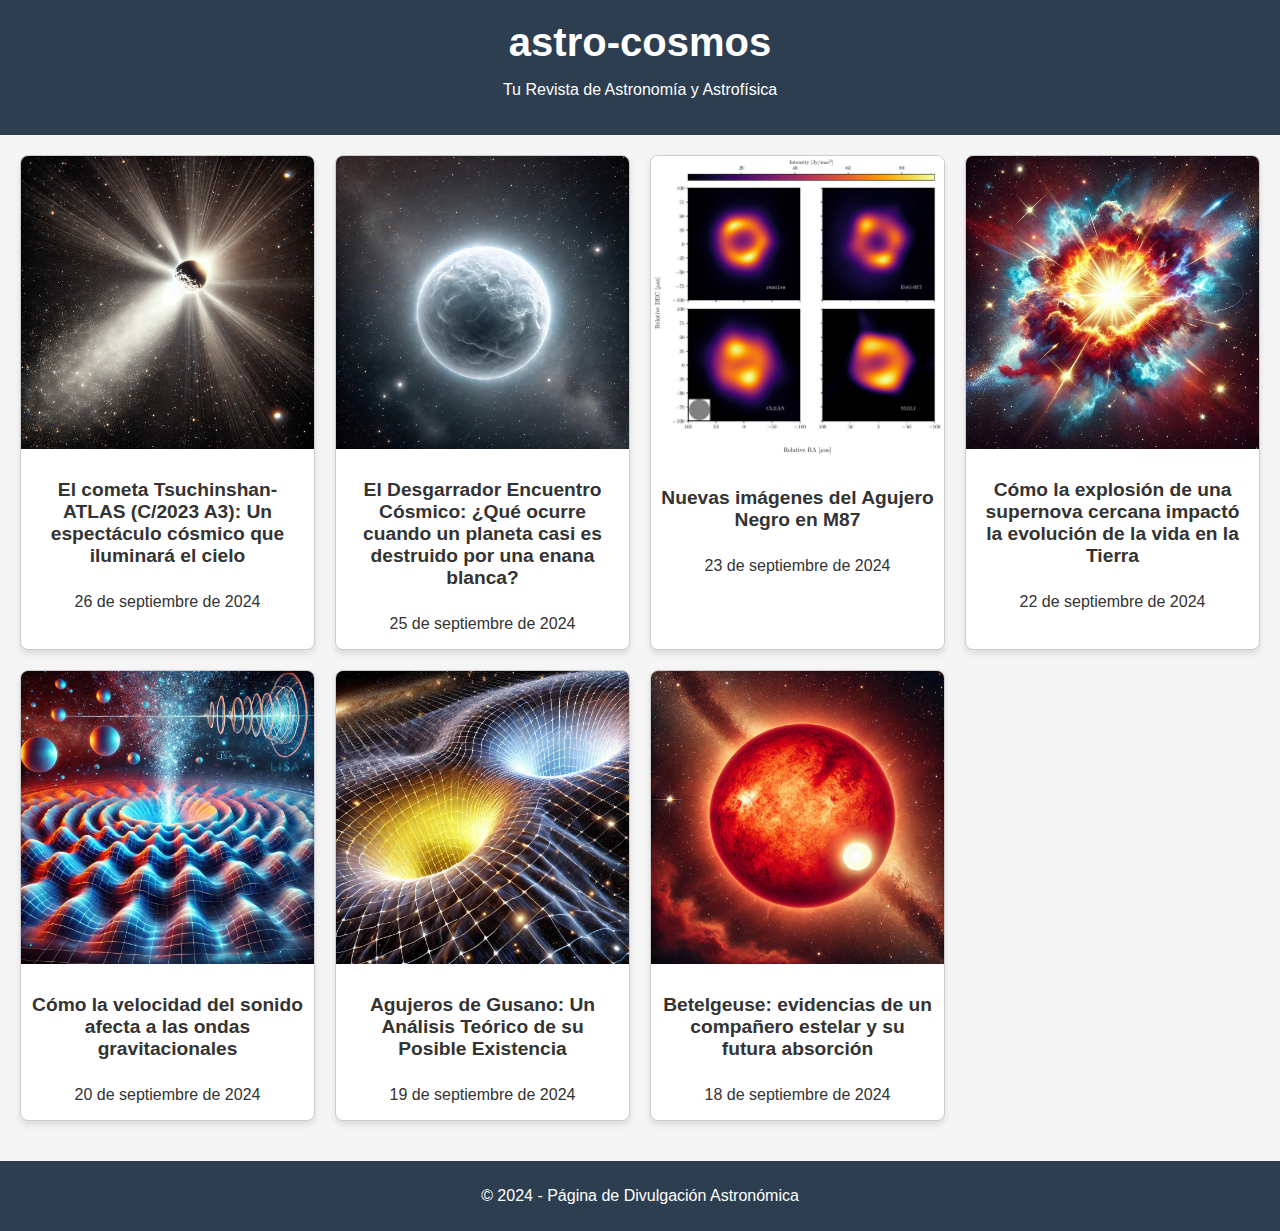
==== index.html @ 775507dc "Update index.html" ====
<!DOCTYPE html>
<html lang="es">
<head>
    <meta charset="UTF-8">
    <meta name="viewport" content="width=device-width, initial-scale=1.0">
    <title>Tu Revista de Astronomía y Astrofísica | Noticias del Cosmos</title>
    <meta name="description" content="Explora el universo con nuestra revista de astronomía y astrofísica. Artículos sobre agujeros negros, supernovas, cometas, y descubrimientos espaciales.">
    <link rel="stylesheet" href="style.css">
</head>

<body>
    <header>
        <h1>astro-cosmos</h1>
        <p>Tu Revista de Astronomía y Astrofísica</p>
    </header>

    <main>
        <section class="article-grid">

             <article class="card">
                <a href="htmls/articulo7.html">
                    <img src="images/articulo7.webp" alt="cometa Tsuchinshan-ATLAS">
                </a>
                <h2>El cometa Tsuchinshan-ATLAS (C/2023 A3): Un espectáculo cósmico que iluminará el cielo</h2>
                <p>26 de septiembre de 2024</p>
             </article>
            
             <article class="card">
                <a href="htmls/articulo6.html">
                    <img src="images/articulo6.jpg" alt="enana blanca">
                </a>
                <h2>El Desgarrador Encuentro Cósmico: ¿Qué ocurre cuando un planeta casi es destruido por una enana blanca?</h2>
                <p>25 de septiembre de 2024</p>
            </article>
            
            <article class="card">
                <a href="htmls/articulo5.html">
                    <img src="images/articulo5.jpg" alt="Imagen del Agujero Negro en M87">
                </a>
                <h2>Nuevas imágenes del Agujero Negro en M87</h2>
                <p>23 de septiembre de 2024</p>
            </article>
            
            <article class="card">
                <a href="htmls/articulo4.html">
                    <img src="images/articulo4.jpg" alt="Explosión de Supernova cercana">
                </a>
                <h2>Cómo la explosión de una supernova cercana impactó la evolución de la vida en la Tierra</h2>
                <p>22 de septiembre de 2024</p>
            </article>
            
            <article class="card">
                <a href="htmls/articulo3.html">
                    <img src="images/articulo3.jpg" alt="Sonido y ondas gravitacionales">
                </a>
                <h2>Cómo la velocidad del sonido afecta a las ondas gravitacionales</h2>
                <p>20 de septiembre de 2024</p>
            </article>
            
            <article class="card">
                <a href="htmls/articulo2.html">
                    <img src="images/articulo2.jpg" alt="Agujero de gusano">
                </a>
                <h2>Agujeros de Gusano: Un Análisis Teórico de su Posible Existencia</h2>
                <p>19 de septiembre de 2024</p>
            </article>
            
            <article class="card">
                <a href="htmls/articulo1.html">
                    <img src="images/articulo1.jpg" alt="Sistema binario Betelgeuse">
                </a>
                <h2>Betelgeuse: evidencias de un compañero estelar y su futura absorción</h2>
                <p>18 de septiembre de 2024</p>
            </article>
           
           
        </section>
    </main>



    <footer>
       
        <p>© 2024 - Página de Divulgación Astronómica</p>
    </footer>

    <script src="script.js"></script>
</body>
</html>
---- style.css ----
/* Estilos generales */
body {
    font-family: Arial, sans-serif;
    margin: 0;
    padding: 0;
    background-color: #f5f5f5;
    color: #333;
}

header {
    text-align: center;
    background-color: #2c3e50;
    color: white;
    padding: 20px 0;
}

h1 {
    font-size: 2.5em;
    margin: 0;
}

main {
    padding: 20px;
}

/* Estilo del grid de artículos */
.article-grid {
    display: grid;
    gap: 20px;
    grid-template-columns: repeat(auto-fill, minmax(250px, 1fr));
    justify-items: center;
}

.card {
    background-color: white;
    border: 1px solid #ccc;
    border-radius: 8px;
    max-width: 100%;
    text-align: center;
    box-shadow: 0 4px 6px rgba(0, 0, 0, 0.1);
    overflow: hidden;
}

.card img {
    width: 100%;
    height: auto;
    object-fit: cover;
}

.card h2 {
    padding: 10px;
    font-size: 1.2em;
}

footer {
    text-align: center;
    background-color: #2c3e50;
    color: white;
    padding: 10px 0;
    margin-top: 20px;
}

/* Media queries para dispositivos móviles */
@media (max-width: 768px) {
    h1 {
        font-size: 2em;
    }

    .card h2 {
        font-size: 1.1em;
    }
}

@media (max-width: 480px) {
    h1 {
        font-size: 1.8em;
    }

    .article-grid {
        grid-template-columns: 1fr;
    }

    .card h2 {
        font-size: 1em;
    }
}

/* Centrar la figura y asegurar que todo el contenido dentro esté alineado */
figure {
    display: block;
    text-align: center;
    margin: 20px auto; /* Asegura que haya un margen alrededor */
    max-width: 600px; /* Ajusta este valor si prefieres un tamaño máximo diferente */
    width: 100%; /* Asegura que se ajuste bien en pantallas más pequeñas */
}

/* Ajustar la imagen para que se mantenga dentro del figure */
figure img {
    max-width: 100%; /* Asegura que la imagen nunca se desborde */
    height: auto; /* Mantener las proporciones */
}

/* Alinear el texto de la leyenda debajo de la imagen */
figure figcaption {
    margin-top: 10px; /* Espacio entre la imagen y la leyenda */
    text-align: center; /* Alinear el texto en el centro */
    font-size: 0.9em; /* Un tamaño de texto más pequeño para la leyenda */
    max-width: 100%; /* Asegurar que no se desborde el texto de la leyenda */
    word-wrap: break-word; /* Para evitar que palabras largas se desborden */
}
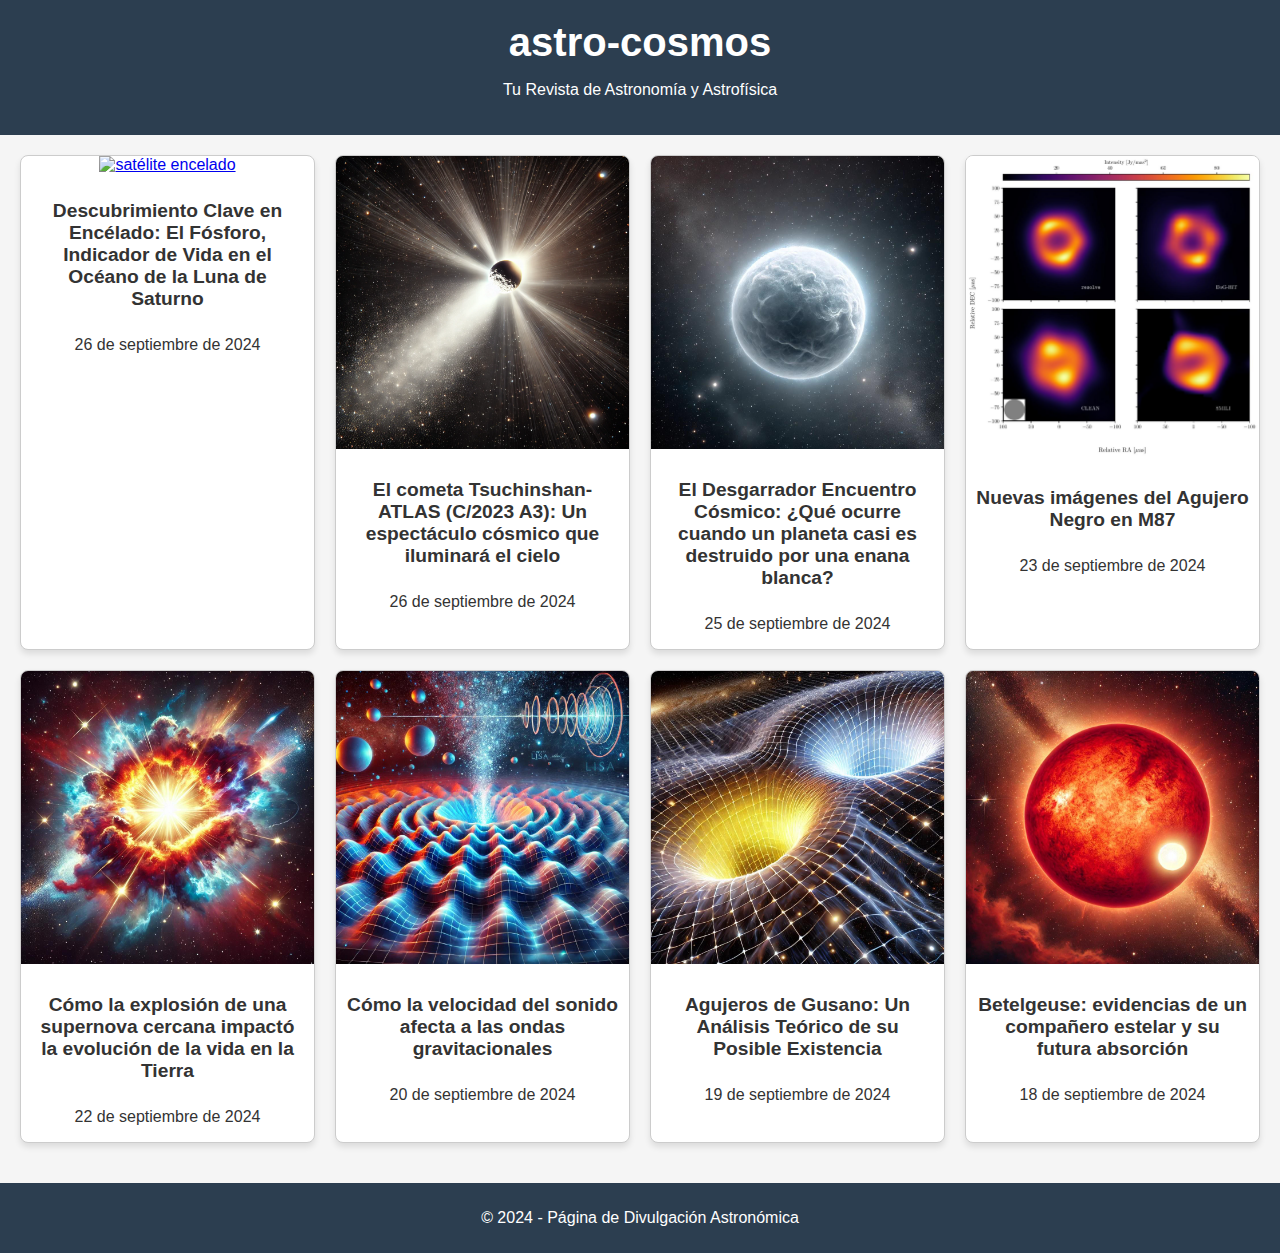
==== commit 11e579e8: "Update index.html" ====
--- a/index.html
+++ b/index.html
@@ -17,6 +17,14 @@
     <main>
         <section class="article-grid">
 
+              <article class="card">
+                <a href="htmls/articulo8.html">
+                    <img src="images/articulo8.webp" alt="satélite encelado">
+                </a>
+                <h2>Descubrimiento Clave en Encélado: El Fósforo, Indicador de Vida en el Océano de la Luna de Saturno</h2>
+                <p>26 de septiembre de 2024</p>
+             </article>
+            
              <article class="card">
                 <a href="htmls/articulo7.html">
                     <img src="images/articulo7.webp" alt="cometa Tsuchinshan-ATLAS">
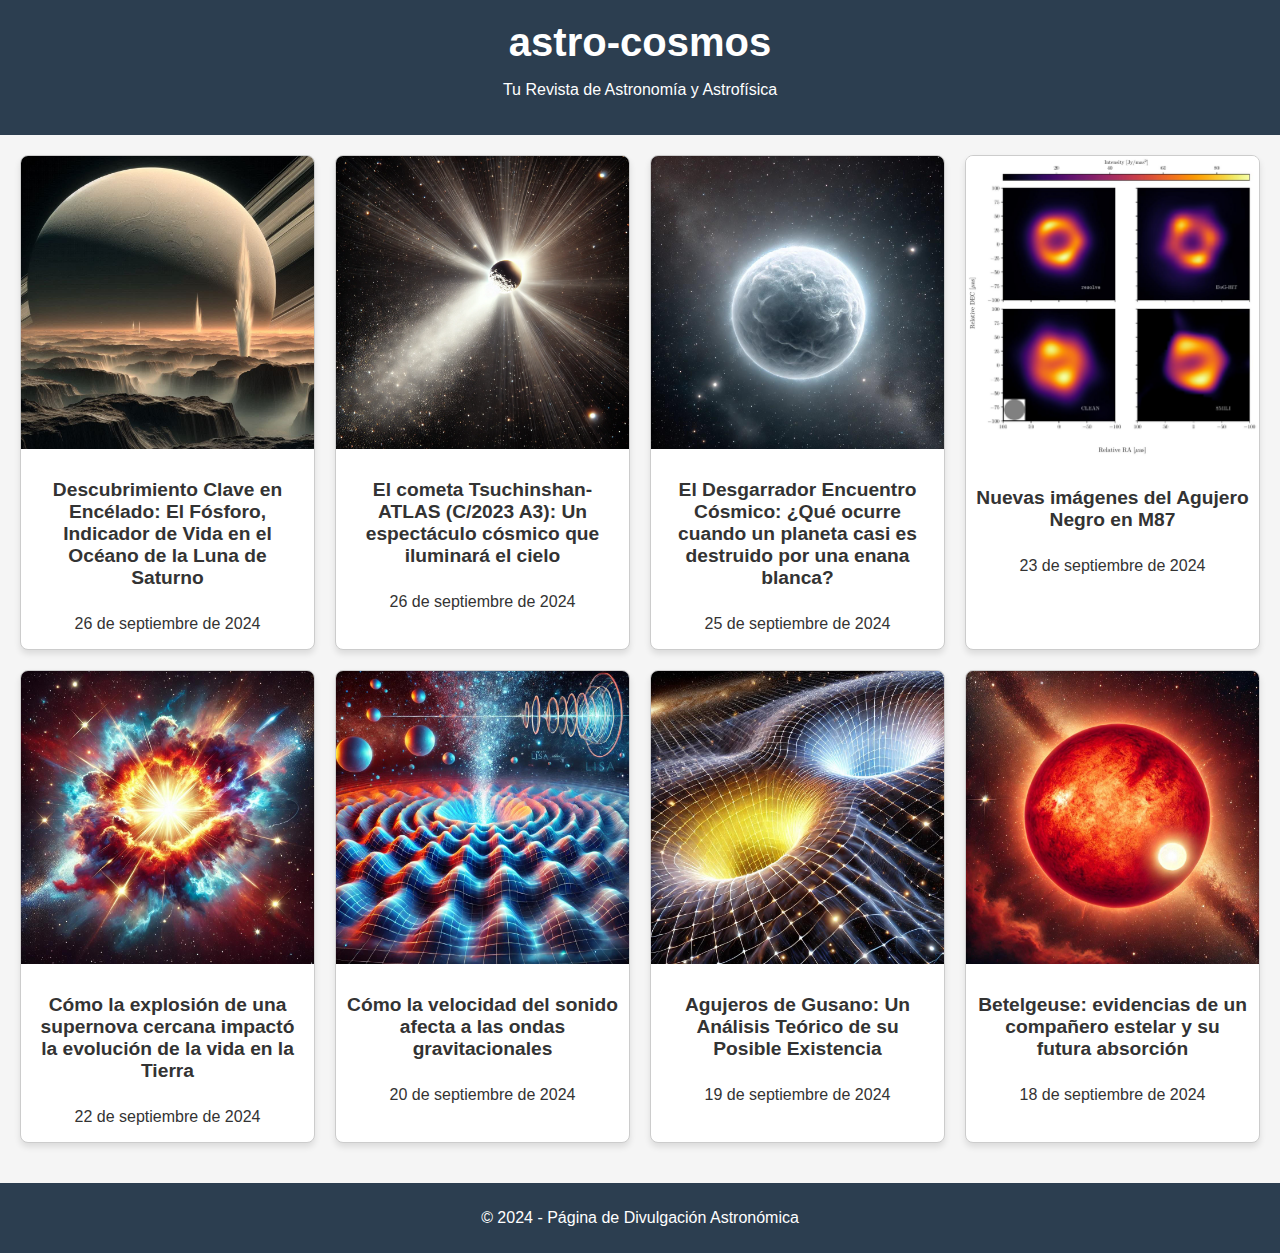
==== commit 17c0a323: "Update index.html" ====
--- a/index.html
+++ b/index.html
@@ -19,7 +19,7 @@
 
               <article class="card">
                 <a href="htmls/articulo8.html">
-                    <img src="images/articulo8.webp" alt="satélite encelado">
+                    <img src="images/articulo8.jpeg" alt="satélite encelado">
                 </a>
                 <h2>Descubrimiento Clave en Encélado: El Fósforo, Indicador de Vida en el Océano de la Luna de Saturno</h2>
                 <p>26 de septiembre de 2024</p>
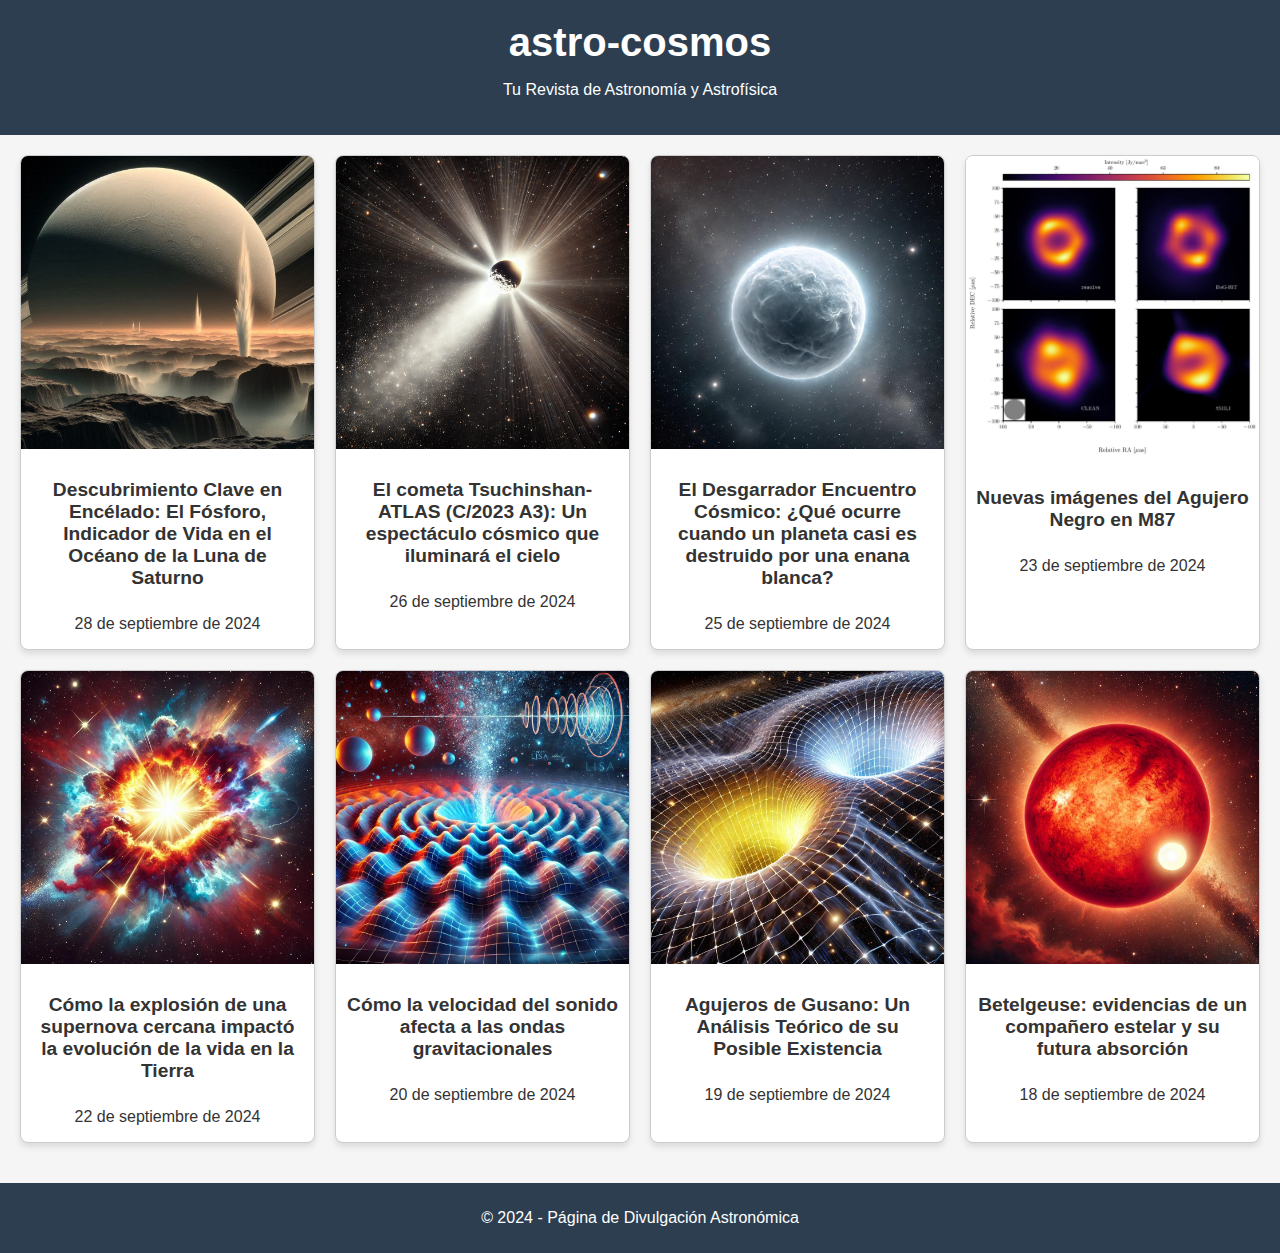
==== commit 731c8c37: "Update index.html" ====
--- a/index.html
+++ b/index.html
@@ -22,7 +22,7 @@
                     <img src="images/articulo8.jpeg" alt="satélite encelado">
                 </a>
                 <h2>Descubrimiento Clave en Encélado: El Fósforo, Indicador de Vida en el Océano de la Luna de Saturno</h2>
-                <p>26 de septiembre de 2024</p>
+                <p>28 de septiembre de 2024</p>
              </article>
             
              <article class="card">
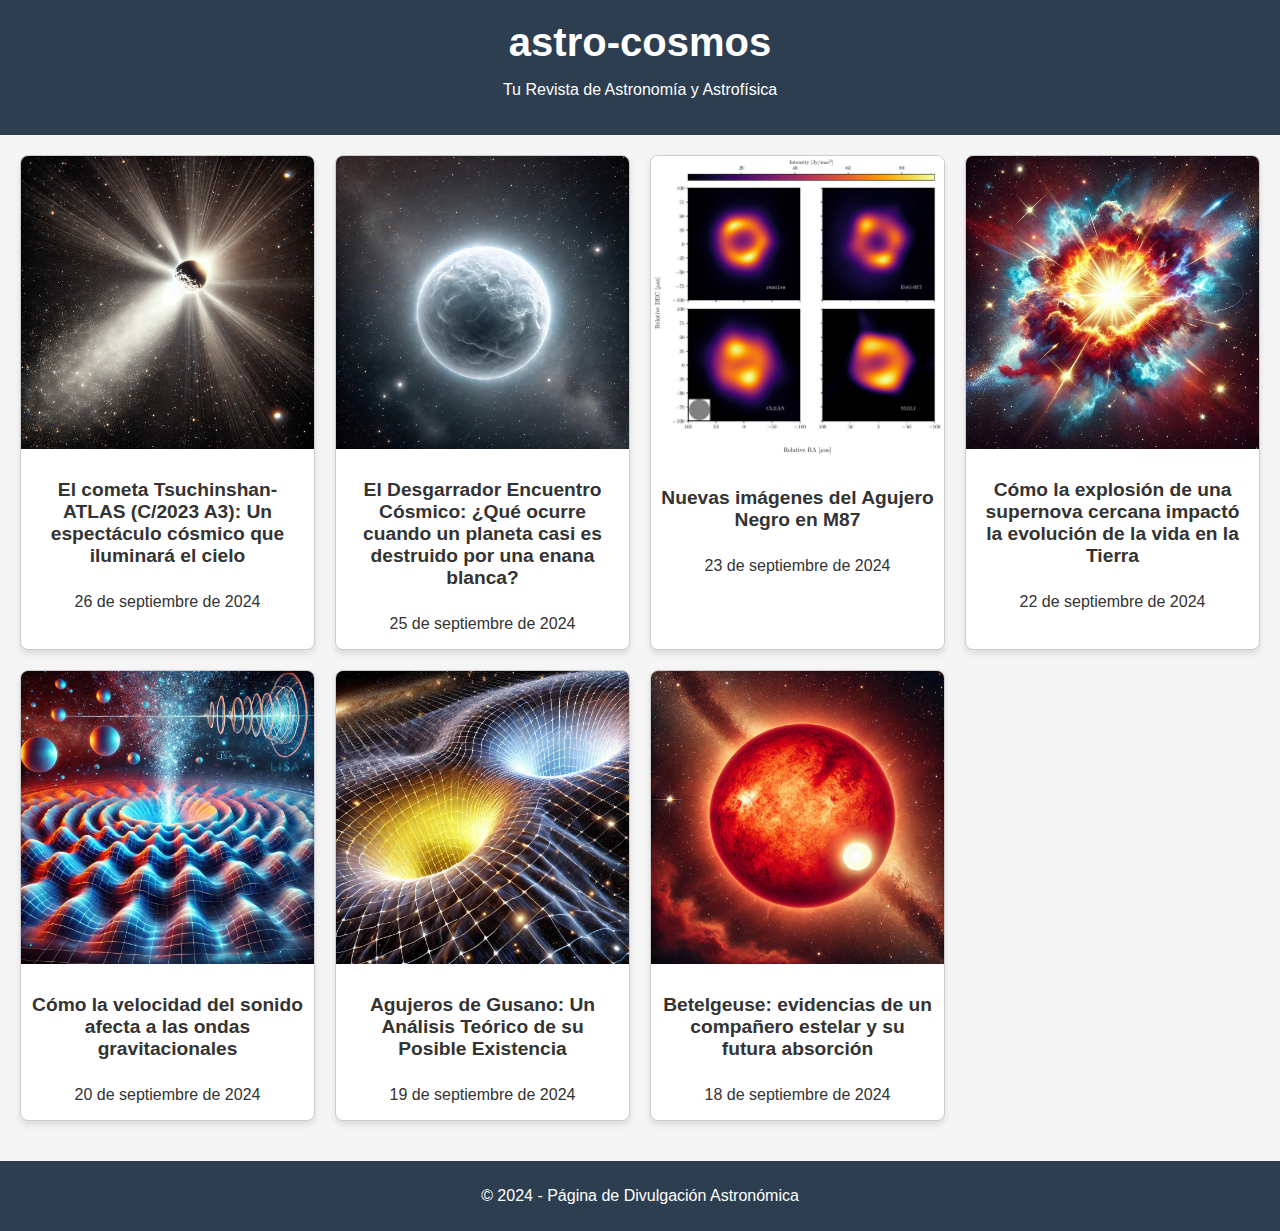
==== commit 2c9c25a0: "Update index.html" ====
--- a/index.html
+++ b/index.html
@@ -17,13 +17,7 @@
     <main>
         <section class="article-grid">
 
-              <article class="card">
-                <a href="htmls/articulo8.html">
-                    <img src="images/articulo8.jpeg" alt="satélite encelado">
-                </a>
-                <h2>Descubrimiento Clave en Encélado: El Fósforo, Indicador de Vida en el Océano de la Luna de Saturno</h2>
-                <p>28 de septiembre de 2024</p>
-             </article>
+             
             
              <article class="card">
                 <a href="htmls/articulo7.html">
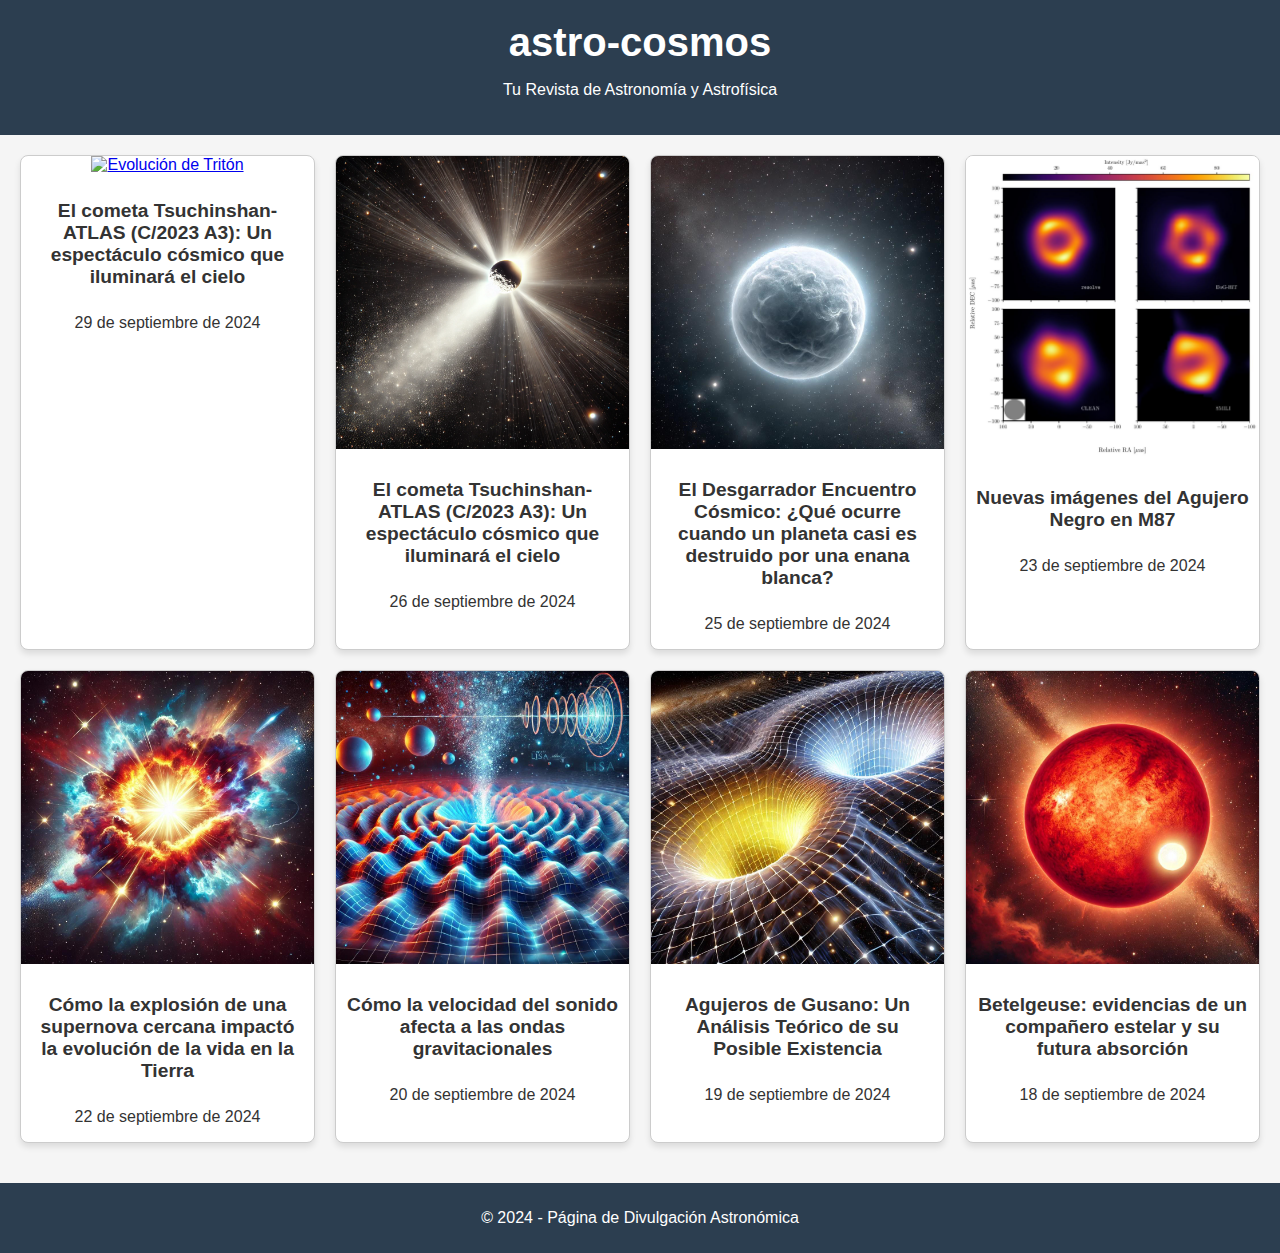
==== commit c2461696: "Update index.html" ====
--- a/index.html
+++ b/index.html
@@ -17,7 +17,13 @@
     <main>
         <section class="article-grid">
 
-             
+             <article class="card">
+                <a href="htmls/articulo8.html">
+                    <img src="images/articulo8.webp" alt="Evolución de Tritón">
+                </a>
+                <h2>El cometa Tsuchinshan-ATLAS (C/2023 A3): Un espectáculo cósmico que iluminará el cielo</h2>
+                <p>29 de septiembre de 2024</p>
+             </article>
             
              <article class="card">
                 <a href="htmls/articulo7.html">
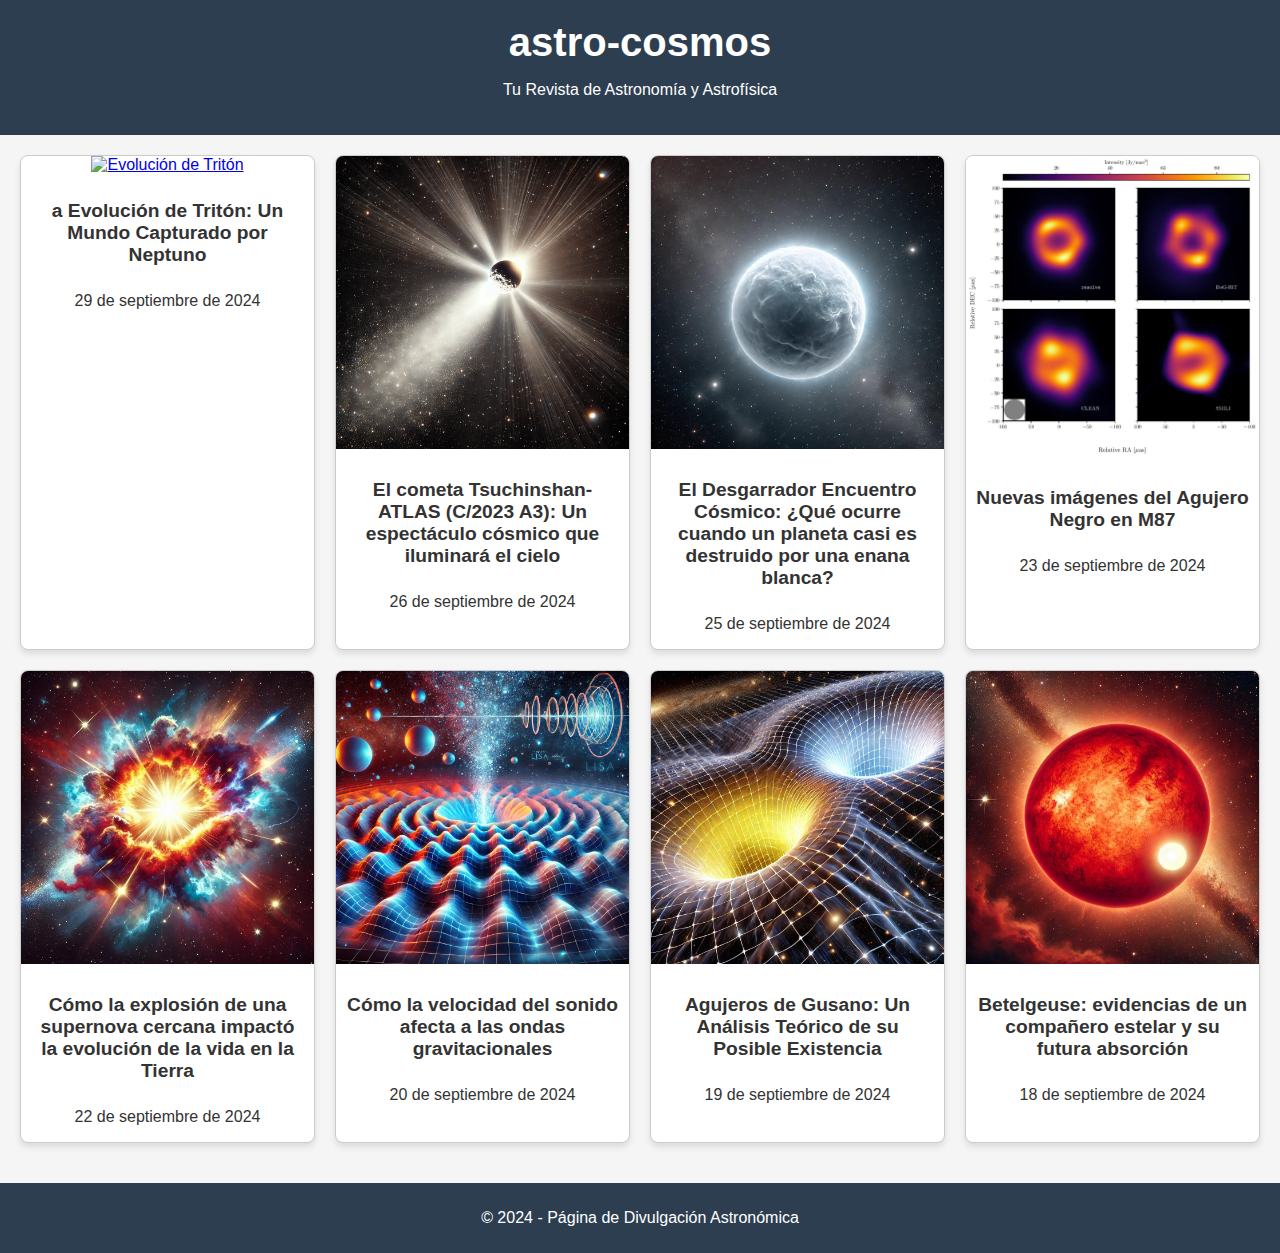
==== commit dad50336: "Update index.html" ====
--- a/index.html
+++ b/index.html
@@ -21,7 +21,7 @@
                 <a href="htmls/articulo8.html">
                     <img src="images/articulo8.webp" alt="Evolución de Tritón">
                 </a>
-                <h2>El cometa Tsuchinshan-ATLAS (C/2023 A3): Un espectáculo cósmico que iluminará el cielo</h2>
+                <h2>a Evolución de Tritón: Un Mundo Capturado por Neptuno</h2>
                 <p>29 de septiembre de 2024</p>
              </article>
             
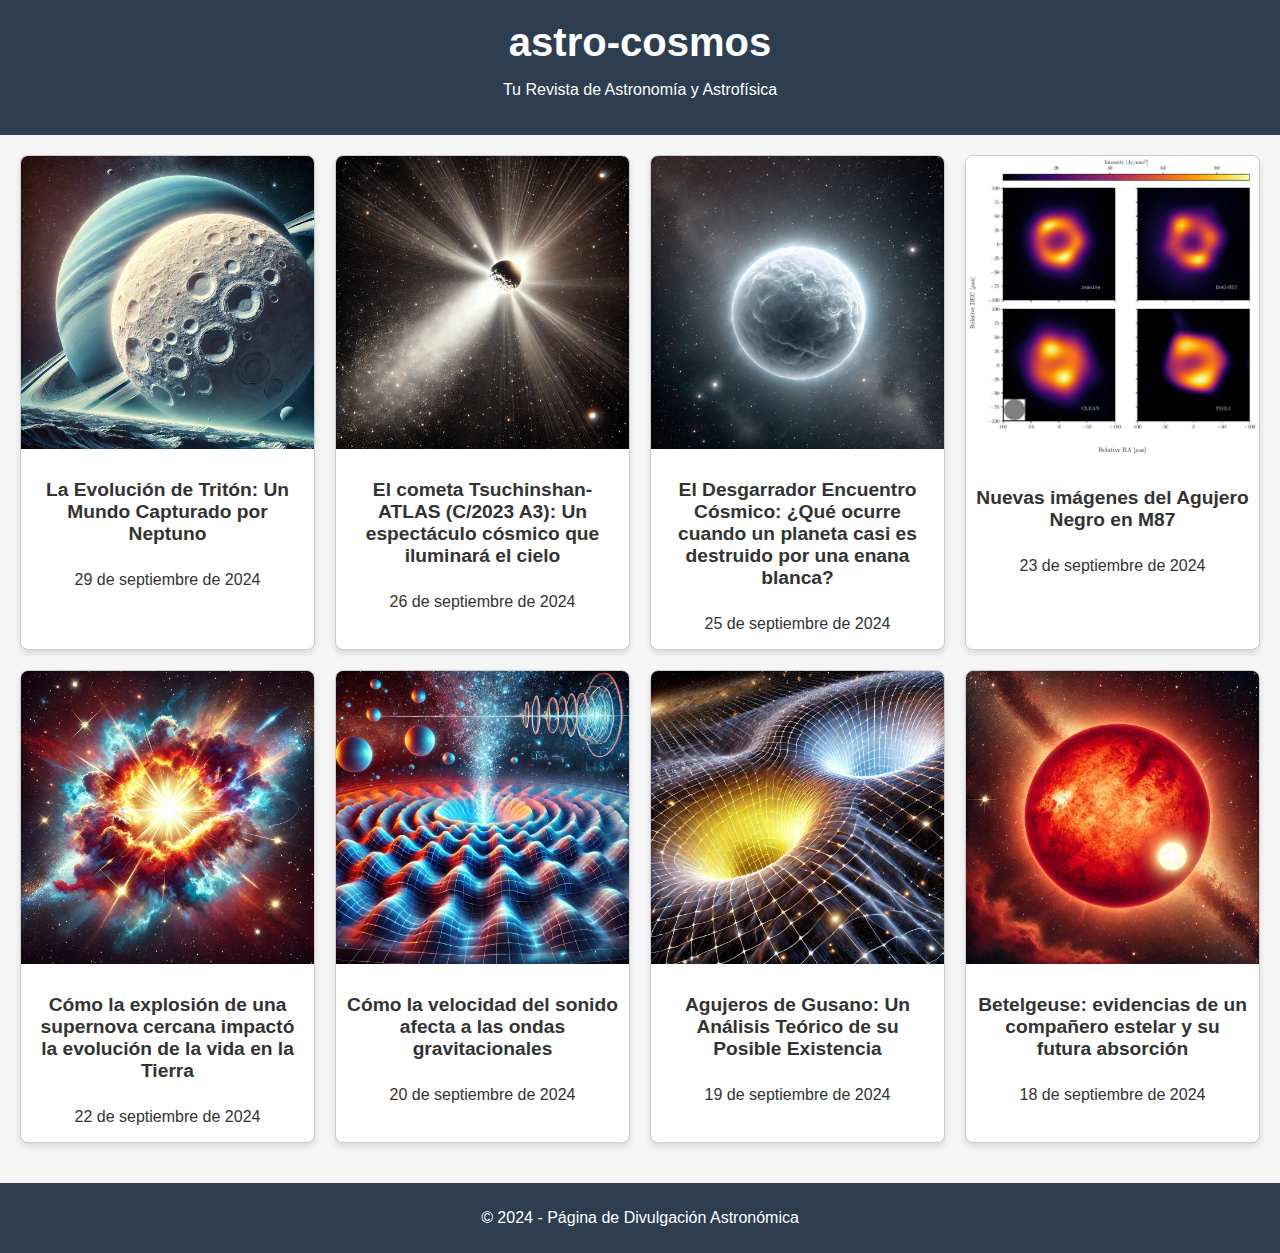
==== commit 0021d417: "Update index.html" ====
--- a/index.html
+++ b/index.html
@@ -21,7 +21,7 @@
                 <a href="htmls/articulo8.html">
                     <img src="images/articulo8.webp" alt="Evolución de Tritón">
                 </a>
-                <h2>a Evolución de Tritón: Un Mundo Capturado por Neptuno</h2>
+                <h2>La Evolución de Tritón: Un Mundo Capturado por Neptuno</h2>
                 <p>29 de septiembre de 2024</p>
              </article>
             
